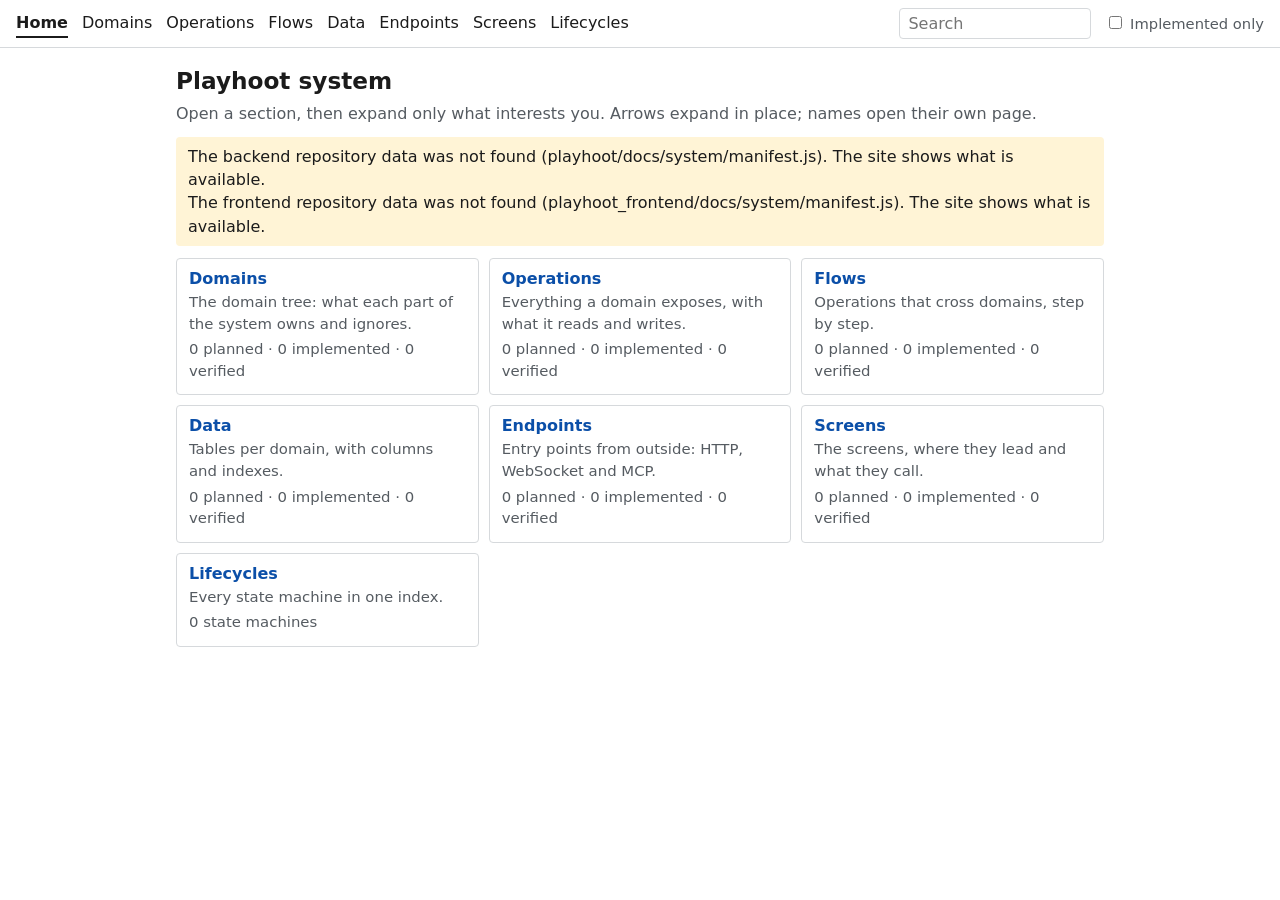
==== docs/system/index.html @ c9f000dc "T-001: build the system documentation site and its data validator" ====
<!doctype html>
<html lang="en">
<head>
<meta charset="utf-8">
<meta name="viewport" content="width=device-width, initial-scale=1">
<title>Playhoot System</title>
<link rel="stylesheet" href="style.css">
</head>
<body>
<header class="top">
  <nav class="tabs" aria-label="Sections">
    <a href="#/">Home</a>
    <a href="#/domains">Domains</a>
    <a href="#/operations">Operations</a>
    <a href="#/flows">Flows</a>
    <a href="#/data">Data</a>
    <a href="#/endpoints">Endpoints</a>
    <a href="#/screens">Screens</a>
    <a href="#/lifecycles">Lifecycles</a>
  </nav>
  <div class="tools">
    <form id="search" role="search"><input id="q" type="search" placeholder="Search" aria-label="Search"></form>
    <label class="only"><input id="only-impl" type="checkbox"> Implemented only</label>
  </div>
</header>
<main id="main"><p>Loading…</p></main>
<script src="app.js"></script>
<!-- Data lives next to the code it describes. A missing repository is reported, not fatal. -->
<script src="../../playhoot/docs/system/manifest.js" onerror="PH.missing('backend', 'playhoot/docs/system/manifest.js')"></script>
<script src="../../playhoot_frontend/docs/system/manifest.js" onerror="PH.missing('frontend', 'playhoot_frontend/docs/system/manifest.js')"></script>
<script>PH.ready();</script>
</body>
</html>
---- docs/system/style.css ----
:root {
  --bg: #ffffff;
  --fg: #1b1b1b;
  --muted: #555b61;
  --line: #d6d9dc;
  --soft: #f3f4f5;
  --link: #0b4fa8;
  --planned: #7a4b00;
  --implemented: #0b5a2a;
  --verified: #1a3f8f;
  --warn-bg: #fff4d6;
}
@media (prefers-color-scheme: dark) {
  :root {
    --bg: #15171a;
    --fg: #e8eaed;
    --muted: #a5abb2;
    --line: #3a3f45;
    --soft: #1f2226;
    --link: #8ab8ff;
    --planned: #f0c070;
    --implemented: #7fd69b;
    --verified: #a9c3ff;
    --warn-bg: #3a3218;
  }
}
* { box-sizing: border-box; }
html, body { margin: 0; }
body {
  background: var(--bg);
  color: var(--fg);
  font: 16px/1.45 system-ui, -apple-system, "Segoe UI", Roboto, sans-serif;
}
a { color: var(--link); text-decoration: none; }
a:hover, a:focus { text-decoration: underline; }
code, .mono { font-family: ui-monospace, Consolas, monospace; font-size: 0.92em; }

.top {
  position: sticky; top: 0; z-index: 1;
  background: var(--bg);
  border-bottom: 1px solid var(--line);
  display: flex; flex-wrap: wrap; gap: 6px 16px; align-items: center;
  padding: 8px 16px;
}
.tabs { display: flex; flex-wrap: wrap; gap: 2px 14px; }
.tabs a { color: var(--fg); padding: 2px 0; }
.tabs a.on { font-weight: 700; border-bottom: 2px solid var(--fg); }
.tools { display: flex; flex-wrap: wrap; gap: 6px 14px; align-items: center; margin-left: auto; }
.tools input[type=search] {
  font: inherit; padding: 3px 8px; width: 12em; max-width: 100%;
  border: 1px solid var(--line); border-radius: 4px; background: var(--bg); color: var(--fg);
}
.only { color: var(--muted); font-size: 0.92em; white-space: nowrap; }

main { max-width: 960px; margin: 0 auto; padding: 16px; }
h1 { font-size: 1.45em; margin: 0 0 4px; }
h2 { font-size: 1.1em; margin: 18px 0 6px; }
.kind { color: var(--muted); font-size: 0.9em; }
.summary { margin: 4px 0 12px; }
.muted { color: var(--muted); }
.notice { background: var(--warn-bg); padding: 8px 12px; border-radius: 4px; margin: 0 0 12px; }

.status {
  display: inline-block; font-size: 0.75em; padding: 0 6px; margin-left: 6px;
  border: 1px solid currentColor; border-radius: 3px; vertical-align: 1px;
}
.status.planned { color: var(--planned); }
.status.implemented { color: var(--implemented); }
.status.verified { color: var(--verified); }

/* Collapsible sections */
details.sec { border-top: 1px solid var(--line); }
details.sec > summary { cursor: pointer; padding: 7px 0; font-weight: 600; }
details.sec > summary .count { color: var(--muted); font-weight: 400; }
details.sec > .body { padding: 0 0 10px 18px; }

/* Reference rows: arrow expands in place, name navigates */
.ref { margin: 1px 0; }
.ref-head { display: flex; align-items: baseline; gap: 8px; padding: 2px 0; }
.ref-text { flex: 1; min-width: 0; overflow-wrap: anywhere; }
h1 .status { font-size: 0.5em; vertical-align: 4px; font-weight: 400; }
.arrow {
  font: inherit; width: 1.6em; flex: none; cursor: pointer; text-align: center;
  background: none; border: 1px solid var(--line); border-radius: 3px; color: var(--fg); padding: 0;
}
.arrow:hover, .arrow:focus { background: var(--soft); }
.ref-type { color: var(--muted); font-size: 0.8em; }
.ref-note { color: var(--muted); font-size: 0.92em; }
.ref-body { margin: 2px 0 6px 0.8em; padding: 4px 0 4px 12px; border-left: 2px solid var(--line); }
.ref-body h3 { font-size: 0.92em; margin: 8px 0 2px; color: var(--muted); font-weight: 600; }
.ref-body h3:first-child { margin-top: 0; }

ul.plain { margin: 2px 0; padding-left: 20px; }
table.grid { border-collapse: collapse; width: 100%; font-size: 0.93em; margin: 4px 0; }
table.grid th, table.grid td { text-align: left; border-bottom: 1px solid var(--line); padding: 3px 8px 3px 0; vertical-align: top; }
table.grid th { color: var(--muted); font-weight: 600; }
.scroll { overflow-x: auto; }

.cards { display: grid; grid-template-columns: repeat(auto-fill, minmax(260px, 1fr)); gap: 10px; }
.card { border: 1px solid var(--line); border-radius: 4px; padding: 8px 12px; }
.card h2 { margin: 0 0 2px; font-size: 1em; }
.card p { margin: 0 0 4px; color: var(--muted); font-size: 0.93em; }

.filters { display: flex; flex-wrap: wrap; gap: 8px 14px; margin: 0 0 10px; }
.filters select { font: inherit; background: var(--bg); color: var(--fg); border: 1px solid var(--line); border-radius: 4px; }
.group-title { margin: 14px 0 4px; font-weight: 600; }
.step-n { color: var(--muted); min-width: 1.4em; }

@media (max-width: 600px) {
  .tools { margin-left: 0; width: 100%; }
  .tools input[type=search] { flex: 1; width: auto; }
  #search { flex: 1; display: flex; }
}
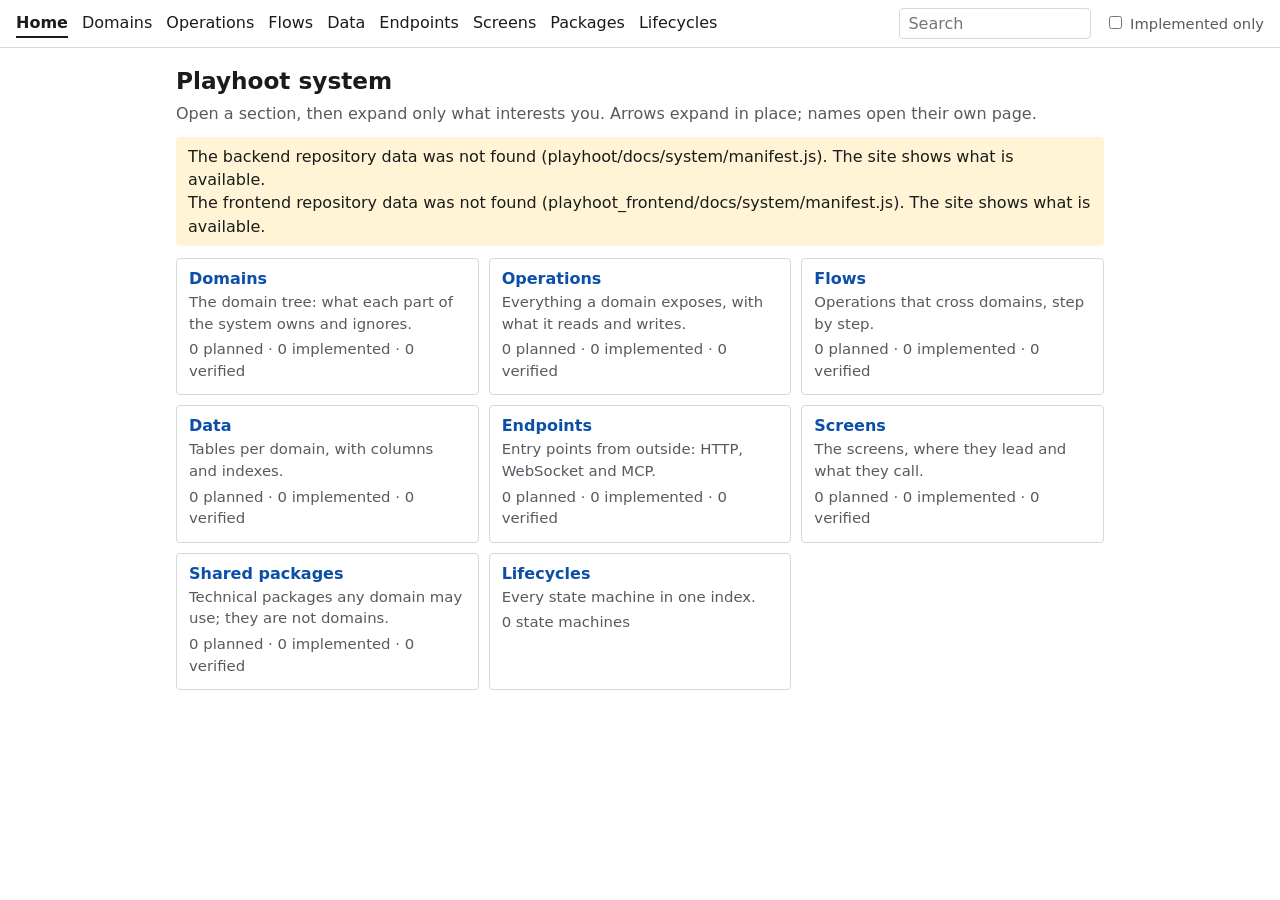
==== commit 588b6da1: "T-002: close the target architecture, extend the documentation model and review the plan" ====
--- a/docs/system/index.html
+++ b/docs/system/index.html
@@ -16,6 +16,7 @@
     <a href="#/data">Data</a>
     <a href="#/endpoints">Endpoints</a>
     <a href="#/screens">Screens</a>
+    <a href="#/packages">Packages</a>
     <a href="#/lifecycles">Lifecycles</a>
   </nav>
   <div class="tools">
